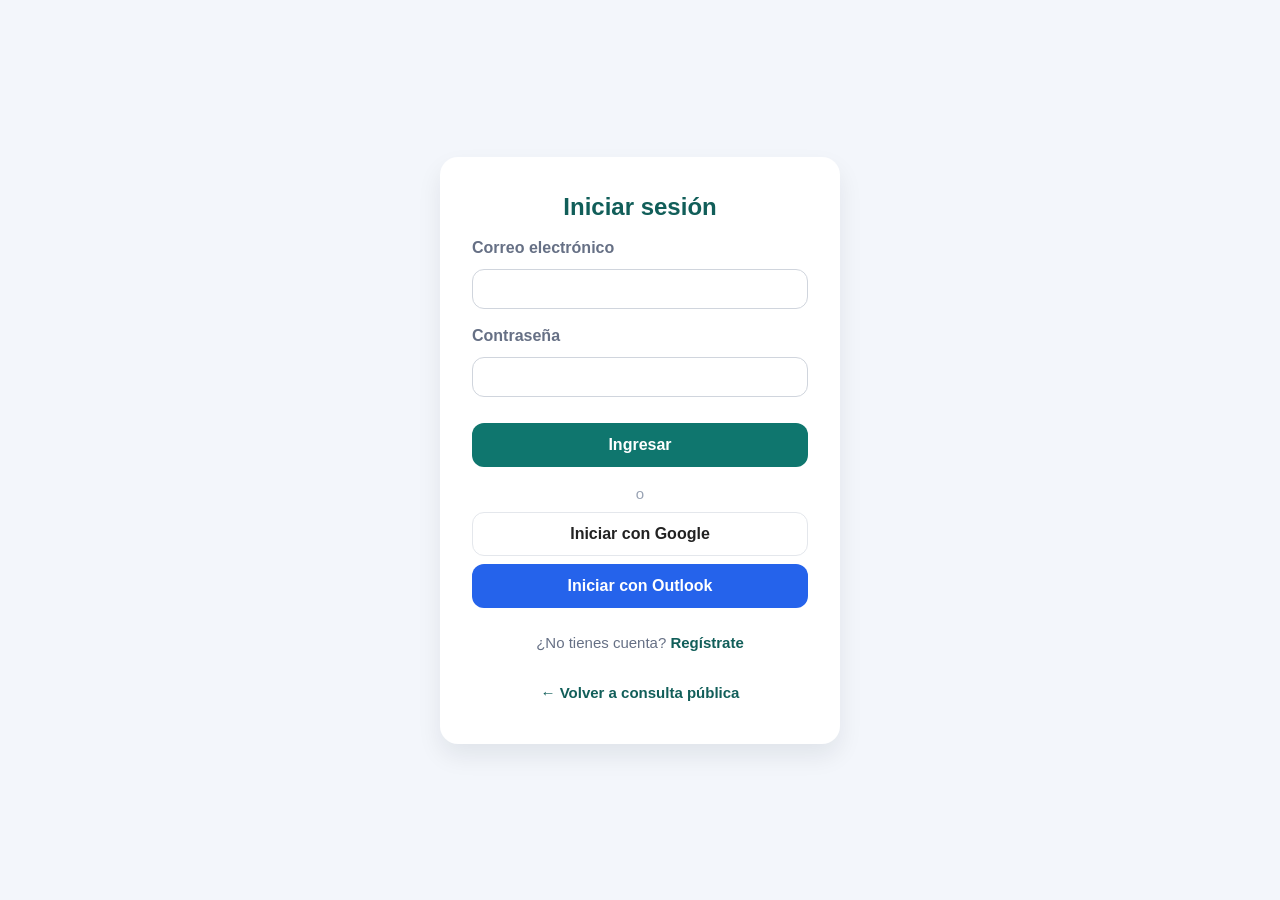
==== web/privado/index.html @ 4abc7e47 "Actualizo BASE DE DATOS 27.04.2026" ====
<!doctype html>
<html lang="es">
<head>
  <meta charset="UTF-8" />
  <meta name="viewport" content="width=device-width, initial-scale=1.0" />
  <title>Empleos SERVIR - Versión Privada</title>
  <link rel="stylesheet" href="../styles.css" />
  <link rel="stylesheet" href="styles.css" />
  <link rel="stylesheet" href="star.css" />
</head>
<body>
  <header class="hero">
    <div class="hero-inner hero-flex">
      <div>
        <h1 class="hero-title-flex">
          Ofertas Laborales CAS
          <span id="userInfo" class="user-info-flex" style="display:none;">
            <button id="userMenuBtn" class="user-icon-btn" title="Menú usuario">
              <img src="../img/user_on.png" alt="Usuario" class="user-avatar" width="32" height="32" />
            </button>
            <span id="userName" class="user-name user-name-contrast"></span>
          </span>
        </h1>
        <p>Accede a todos los filtros, sin publicidad y con alertas personalizadas.</p>
      </div>
    </div>
    <div class="user-dropdown" id="userDropdown" style="display:none;position:absolute;right:32px;top:70px;z-index:10;">
      <button id="btnActualizarDatos">Actualizar datos</button>
      <button id="btnCerrarSesion">Cerrar sesión</button>
    </div>
  </header>
  <main class="container">
    <section class="panel filters-card" id="filtersCard">
      <div class="filters-head">
        <div>
          <h2 class="section-title">Filtros avanzados</h2>
          <p class="section-subtitle">Filtra por cualquier campo y accede a todas las opciones.</p>
        </div>
        <div class="filters-head-actions">
          <span id="activeFiltersChip" class="active-filters-chip is-hidden">Filtros activos (0)</span>
        </div>
      </div>
      <div class="filters-grid">
        <div class="field col-4">
          <label for="q" style="display:flex;align-items:center;gap:6px;position:relative;">
            Puesto
            <button type="button" id="qHelpBtn" class="help-icon-btn" tabindex="0" aria-label="¿Cómo buscar?">
              <span class="help-icon">?</span>
              <span class="tooltip">Ingrese un texto de <b>mínimo 5 caracteres</b> para buscar por el <b>nombre del puesto</b>.<br>Ejemplo: "Analista", "Especialista".</span>
            </button>
          </label>
          <div class="input-wrap">
            <input id="q" class="filter-control" type="text" placeholder="Ej. Analista, Especialista, Asistente" />
          </div>
        </div>
        <div class="field col-4">
          <label for="carrera" style="display:flex;align-items:center;gap:6px;position:relative;">
            Carrera o formación
            <button type="button" id="carreraHelpBtn" class="help-icon-btn" tabindex="0" aria-label="¿Cómo buscar carrera?">
              <span class="help-icon">?</span>
              <span class="tooltip">Ingrese una carrera o formación de <b>mínimo 5 caracteres</b>.<br>Ejemplo: "Derecho", "Ingeniería".</span>
            </button>
          </label>
          <div class="input-wrap">
            <input id="carrera" class="filter-control" type="text" placeholder="Ej. Derecho, Ingeniería, Economía" />
          </div>
        </div>
        <div class="field col-4">
          <label for="especializacion" style="display:flex;align-items:center;gap:6px;position:relative;">
            Especialización
            <button type="button" id="especializacionHelpBtn" class="help-icon-btn" tabindex="0" aria-label="¿Cómo buscar especialización?">
              <span class="help-icon">?</span>
              <span class="tooltip">Ingrese una especialización de <b>mínimo 5 caracteres</b>.<br>Ejemplo: "Contrataciones", "TI".</span>
            </button>
          </label>
          <div class="input-wrap">
            <input id="especializacion" class="filter-control" type="text" placeholder="Ej. Contrataciones, TI, Gestión pública" />
          </div>
        </div>
        <div class="field col-4">
          <label for="ubicacion" style="display:flex;align-items:center;gap:6px;position:relative;">
            Ubicación
            <button type="button" id="ubicacionHelpBtn" class="help-icon-btn" tabindex="0" aria-label="¿Cómo buscar ubicación?">
              <span class="help-icon">?</span>
              <span class="tooltip">Ingrese una ciudad, provincia o región de <b>mínimo 3 caracteres</b>.<br>Ejemplo: "Lima", "Cusco", "Arequipa".</span>
            </button>
          </label>
          <div class="input-wrap">
            <input id="ubicacion" class="filter-control" type="text" placeholder="Ej. Lima, Cusco, Arequipa" />
          </div>
        </div>
        <div class="field col-4">
          <label for="entidad" style="display:flex;align-items:center;gap:6px;position:relative;">
            Entidad
            <button type="button" id="entidadHelpBtn" class="help-icon-btn" tabindex="0" aria-label="¿Cómo buscar entidad?">
              <span class="help-icon">?</span>
              <span class="tooltip">Ingrese el nombre de la entidad de <b>mínimo 3 caracteres</b>.<br>Ejemplo: "SERVIR", "MTC", "MINSA".</span>
            </button>
          </label>
          <div class="input-wrap">
            <input id="entidad" class="filter-control" type="text" placeholder="Ej. SERVIR, MTC, MINSA" />
          </div>
        </div>
        <div class="field col-4">
          <label for="situacion" style="display:flex;align-items:center;gap:6px;position:relative;">
            Situación
            <button type="button" id="situacionHelpBtn" class="help-icon-btn" tabindex="0" aria-label="¿Cómo filtrar situación?">
              <span class="help-icon">?</span>
              <span class="tooltip">Filtra por vencimiento:<br><b>Vencen pronto</b>: menos de 3 días.<br><b>Vence esta semana</b>: menos de 7 días.<br><b>Mis convocatorias</b>: solo tus postulaciones.</span>
            </button>
          </label>
          <div class="select-wrap">
            <select id="situacion" class="filter-control">
              <option value="todos" selected>Todos</option>
              <option value="vence-pronto">Vencen pronto</option>
              <option value="vence-semana">Vence esta semana</option>
              <option value="mis">Mis convocatorias</option>
            </select>
          </div>
        </div>
        <div class="field col-6">
          <label style="display:flex;align-items:center;gap:6px;position:relative;">
            Remuneración
            <button type="button" id="remHelpBtn" class="help-icon-btn" tabindex="0" aria-label="¿Cómo filtrar remuneración?">
              <span class="help-icon">?</span>
              <span class="tooltip">Solo se permiten números. El valor máximo es el monto más alto de la base de datos.</span>
            </button>
          </label>
          <div class="sueldo-group">
            <div class="select-wrap">
              <select id="remOp" class="filter-control">
                <option value="gte">Mayor o igual que</option>
                <option value="lte">Menor o igual que</option>
                <option value="eq">Igual a</option>
              </select>
            </div>
            <div class="input-wrap">
              <input id="remVal" class="filter-control" type="number" placeholder="Monto en soles" />
            </div>
          </div>
        </div>
        <div class="field col-6 field-actions">
          <label>&nbsp;</label>
          <div class="actions">
            <button id="btnBuscar" type="button">Buscar</button>
            <button id="btnLimpiar" type="button" class="ghost">Limpiar</button>
          </div>
        </div>
      </div>
    </section>
    <section class="panel results-panel" id="resultsPanel">
      <div class="results-head">
        <div>
          <h2 class="section-title">Resultados</h2>
          <p class="section-subtitle">Consulta las convocatorias encontradas y abre el detalle de cada una.</p>
        </div>
        <div class="results-meta">
          <span id="totalResultados">0 registros</span>
          <span id="resultsRange">Sin resultados</span>
        </div>
      </div>
      <div class="table-wrap">
        <table>
          <thead>
            <tr>
              <th>#</th>
              <th class="sortable" data-sort="puesto">Puesto <span class="sort-ind"></span></th>
              <th class="sortable" data-sort="entidad">Entidad <span class="sort-ind"></span></th>
              <th class="sortable" data-sort="ubicacion">Ubicación <span class="sort-ind"></span></th>
              <th class="sortable" data-sort="remuneracion">Remuneración <span class="sort-ind"></span></th>
              <th class="sortable" data-sort="fecha_fin">Fecha Máxima de postulación <span class="sort-ind"></span></th>
              <th>Etiquetas</th>
              <th>Acción</th>
            </tr>
          </thead>
          <tbody id="tbody"></tbody>
        </table>
      </div>
      <div id="cardsResults" class="cards-results"></div>
      <div class="pager">
        <button id="prev" type="button" class="ghost">Anterior</button>
        <span id="pageInfo">Página 1 de 1</span>
        <button id="next" type="button" class="ghost">Siguiente</button>
      </div>
    </section>
  </main>
  <script src="misconv.js"></script>
  <script src="app.js"></script>
  <!-- Modal de detalle de convocatoria (igual que público) -->
    <dialog id="detalleDialog">
      <article>
        <header>
          <div class="dialog-title-wrap">
            <span class="dialog-eyebrow">Detalle de convocatoria</span>
            <h3 id="dPuesto">Detalle</h3>
          </div>
          <button id="cerrarDetalle" type="button">Cerrar</button>
        </header>
        <div id="detalleBody"></div>
      </article>
    </dialog>
  <!-- Fin modal detalle -->
</body>
</html>
---- web/styles.css ----
/* Enlace destacado para acciones importantes */
/* Enlace destacado con máximo contraste */
.link-accent {
  color: #fff !important;
  background: #facc15;
  font-weight: 900;
  padding: 2px 10px;
  border-radius: 8px;
  text-decoration: none;
  box-shadow: 0 2px 8px 0 rgba(0,0,0,0.10);
  transition: background 0.18s, color 0.18s;
  letter-spacing: 0.01em;
  font-size: 1.08em;
}
.link-accent:hover, .link-accent:focus {
  background: #eab308;
  color: #fff;
  outline: 2px solid #fff200;
  text-decoration: underline;
}
/* Error visual para inputs */
.input-error {
  color: #b42318;
  font-size: 13px;
  margin-top: 2px;
  margin-left: 2px;
  font-weight: 600;
  display: block;
}
.input-error-border {
  border-color: #b42318 !important;
  box-shadow: 0 0 0 2px #fee2e2 !important;
}
.user-avatar {
  border-radius: 50%;
  background: #fff;
  border: 2px solid #2563eb;
  object-fit: cover;
  width: 32px;
  height: 32px;
  box-shadow: 0 1px 4px rgba(18,32,51,0.10);
}
.user-name-contrast {
  color: #fff !important;
  font-weight: 600;
  text-shadow: 0 1px 4px rgba(18,32,51,0.18);
  margin-left: 6px;
  font-size: 1.08rem;
}

/* --- Hero login icon alignment --- */
.hero-title-flex {
  display: flex;
  align-items: center;
  gap: 16px;
}
.user-icon-btn.hero-login-btn {
  background: #e8f0fe;
  color: #2563eb;
  border: none;
  border-radius: 50%;
  width: 44px;
  height: 44px;
  font-size: 1.3rem;
  cursor: pointer;
  display: flex;
  align-items: center;
  justify-content: center;
  box-shadow: 0 1px 4px rgba(18,32,51,0.08);
  transition: background 0.2s;
  margin-left: 8px;
}
.user-icon-btn.hero-login-btn:hover {
  background: #dbeafe;
}
@media (max-width: 600px) {
  .hero-title-flex {
    font-size: 1.2rem;
    gap: 8px;
  }
  .user-icon-btn.hero-login-btn {
    width: 32px;
    height: 32px;
    font-size: 1rem;
  }
}

/* --- Hero privado: usuario y nombre --- */
.hero-title-flex {
  display: flex;
  align-items: center;
  gap: 18px;
}
.user-info-flex {
  display: flex;
  align-items: center;
  gap: 8px;
  margin-left: 18px;
}
.user-icon-btn {
  background: #e8f0fe;
  color: #2563eb;
  border: none;
  border-radius: 50%;
  width: 40px;
  height: 40px;
  font-size: 1.2rem;
  cursor: pointer;
  display: flex;
  align-items: center;
  justify-content: center;
  box-shadow: 0 1px 4px rgba(18,32,51,0.08);
  transition: background 0.2s;
}
.user-icon-btn:hover {
  background: #dbeafe;
}
.user-name {
  font-weight: 600;
  color: #2563eb;
  font-size: 1.05rem;
}
.user-dropdown {
  background: #fff;
  color: #222;
  border-radius: var(--radius-sm);
  box-shadow: var(--shadow-md);
  min-width: 160px;
  z-index: 10;
  display: flex;
  flex-direction: column;
  padding: 8px 0;
}
.user-dropdown button {
  background: none;
  border: none;
  padding: 10px 18px;
  text-align: left;
  font-size: 1rem;
  color: #222;
  cursor: pointer;
  transition: background 0.2s;
}
.user-dropdown button:hover {
  background: #f3f6fb;
}
/* --- Modal --- */
.modal {
  position: fixed;
  top: 0; left: 0; right: 0; bottom: 0;
  background: rgba(18,32,51,0.25);
  display: flex;
  align-items: center;
  justify-content: center;
  z-index: 1000;
}
.modal-content {
  background: #fff;
  border-radius: var(--radius);
  box-shadow: var(--shadow-md);
  padding: 32px 28px 24px 28px;
  max-width: 350px;
  width: 100%;
  text-align: center;
  display: flex;
  flex-direction: column;
  align-items: center;
}
.modal-content h3 {
  margin-top: 0;
  color: var(--accent-2);
}
.modal-content p {
  color: var(--muted);
  margin-bottom: 18px;
}
/* --- Auth (login/registro) --- */
.auth-container {
  min-height: 100vh;
  display: flex;
  align-items: center;
  justify-content: center;
  background: var(--bg);
}
.auth-card {
  background: var(--panel);
  border-radius: var(--radius);
  box-shadow: var(--shadow-md);
  padding: 36px 32px 28px 32px;
  max-width: 400px;
  width: 100%;
  display: flex;
  flex-direction: column;
  align-items: stretch;
}
.auth-card h2 {
  margin-top: 0;
  margin-bottom: 18px;
  text-align: center;
  color: var(--accent-2);
}
.auth-form {
  display: flex;
  flex-direction: column;
  gap: 10px;
}
.auth-form label {
  font-weight: 600;
  color: var(--muted);
  margin-bottom: 2px;
}
.auth-form input {
  padding: 10px 12px;
  border: 1px solid var(--line-2);
  border-radius: var(--radius-sm);
  font-size: 1rem;
  margin-bottom: 8px;
}
.btn-primary {
  background: var(--accent);
  color: #fff;
  border: none;
  border-radius: var(--radius-sm);
  padding: 10px 0;
  font-size: 1rem;
  font-weight: 700;
  cursor: pointer;
  margin-top: 8px;
  transition: background 0.2s;
}
.btn-primary:hover {
  background: var(--accent-2);
}
.auth-divider {
  text-align: center;
  color: var(--muted-2);
  margin: 18px 0 10px 0;
  font-size: 15px;
}
.btn-google, .btn-outlook {
  width: 100%;
  padding: 10px 0;
  border: none;
  border-radius: var(--radius-sm);
  font-size: 1rem;
  font-weight: 600;
  margin-bottom: 8px;
  cursor: pointer;
  transition: background 0.2s;
}
.btn-google {
  background: #fff;
  color: #222;
  border: 1px solid #e4e7ec;
}
.btn-google:hover {
  background: #f3f6fb;
}
.btn-outlook {
  background: #2563eb;
  color: #fff;
}
.btn-outlook:hover {
  background: #1e40af;
}
.auth-link {
  text-align: center;
  margin-top: 18px;
  color: var(--muted);
  font-size: 15px;
}
.auth-link a {
  color: var(--accent-2);
  text-decoration: none;
  font-weight: 600;
}
.auth-link a:hover {
  text-decoration: underline;
}
/* Asegura ocultamiento robusto de filtros en móvil */
@media (max-width: 768px) {
  .field.hide-mobile,
  .field.hide-mobile * {
    display: none !important;
  }
}
/* Responsive helpers */
.hide-mobile {
  display: block;
}
.hide-desktop {
  display: none !important;
}
@media (max-width: 768px) {
  .hide-mobile {
    display: none !important;
  }
  .hide-desktop {
    display: block !important;
  }
  /* Ordenamiento solo móvil */
  .order-control-mobile {
    margin-top: 8px;
    margin-bottom: 0;
  }
  .filters-grid {
    grid-template-columns: repeat(12, 1fr);
  }
}
:root {
  --bg: #f3f6fb;
  --panel: #ffffff;
  --panel-soft: #f8fafc;
  --ink: #122033;
  --muted: #667085;
  --muted-2: #98a2b3;
  --accent: #0f766e;
  --accent-2: #115e59;
  --accent-3: #0b5d57;
  --line: #e4e7ec;
  --line-2: #d0d5dd;
  --shadow-sm: 0 1px 2px rgba(16, 24, 40, 0.04);
  --shadow-md: 0 12px 24px rgba(16, 24, 40, 0.08);
  --radius: 18px;
  --radius-sm: 12px;
}

* {
  box-sizing: border-box;
}

html {
  scroll-behavior: smooth;
}

body {
  margin: 0;
  font-family: Inter, "Segoe UI", Tahoma, sans-serif;
  background:
    radial-gradient(circle at top right, rgba(15, 118, 110, 0.08), transparent 26%),
    linear-gradient(180deg, #eef4f8 0%, var(--bg) 20%, var(--bg) 100%);
  color: var(--ink);
}

body.is-loading {
  cursor: progress;
}

.hero {
  padding: 32px 20px 28px;
  background: linear-gradient(135deg, #123c69 0%, #0f766e 100%);
  color: #fff;
  box-shadow: var(--shadow-sm);
}

.hero-inner {
  max-width: 1200px;
  margin: 0 auto;
}

.hero-eyebrow {
  display: inline-flex;
  align-items: center;
  gap: 8px;
  padding: 6px 10px;
  border-radius: 999px;
  background: rgba(255, 255, 255, 0.14);
  color: rgba(255, 255, 255, 0.95);
  font-size: 12px;
  font-weight: 700;
  letter-spacing: 0.04em;
  text-transform: uppercase;
}

.hero h1 {
  margin: 14px 0 8px;
  font-size: clamp(28px, 4vw, 42px);
  line-height: 1.05;
  letter-spacing: -0.03em;
}

.hero p {
  margin: 0;
  max-width: 760px;
  font-size: 15px;
  line-height: 1.55;
  color: rgba(255, 255, 255, 0.9);
}

.container {
  max-width: 1200px;
  margin: 20px auto 28px;
  padding: 0 14px 20px;
  display: grid;
  gap: 16px;
}

.panel {
  background: var(--panel);
  border: 1px solid rgba(255, 255, 255, 0.6);
  border-radius: var(--radius);
  padding: 18px;
  box-shadow: var(--shadow-md);
}

.section-title {
  margin: 0;
  font-size: 24px;
  letter-spacing: -0.02em;
}

.section-subtitle {
  margin: 6px 0 0;
  color: var(--muted);
  font-size: 14px;
}

.stats-grid {
  display: grid;
  grid-template-columns: repeat(4, minmax(160px, 1fr));
  gap: 14px;
}

.stat-card {
  background: linear-gradient(180deg, #ffffff 0%, #fbfcfd 100%);
  border: 1px solid var(--line);
  border-radius: 16px;
  padding: 16px;
  min-height: 96px;
  display: flex;
  flex-direction: column;
  justify-content: space-between;
}

.stat-label {
  color: var(--muted);
  font-size: 13px;
  font-weight: 600;
}

.stat-value {
  font-size: clamp(22px, 3vw, 30px);
  font-weight: 800;
  letter-spacing: -0.03em;
}

.filters-head {
  display: flex;
  justify-content: space-between;
  align-items: flex-start;
  gap: 12px;
  margin-bottom: 14px;
}

.filters-head-actions {
  display: flex;
  align-items: center;
  gap: 10px;
  flex-wrap: wrap;
}

.active-filters-chip {
  display: inline-flex;
  align-items: center;
  min-height: 34px;
  padding: 0 12px;
  border-radius: 999px;
  background: rgba(15, 118, 110, 0.08);
  color: var(--accent-3);
  border: 1px solid rgba(15, 118, 110, 0.16);
  font-size: 12px;
  font-weight: 800;
}

.is-hidden {
  display: none !important;
}

.filters-toggle {
  display: none;
}

.filters-grid {
  display: grid;
  grid-template-columns: repeat(12, minmax(0, 1fr));
  gap: 12px;
}

.field {
  display: flex;
  flex-direction: column;
  gap: 7px;
}

.field.col-4 {
  grid-column: span 4;
}

.field.col-6 {
  grid-column: span 6;
}

.field label {
  font-size: 13px;
  font-weight: 700;
  color: var(--muted);
}

.input-wrap,
.select-wrap {
  position: relative;
}

input[type="text"],
input[type="number"],
select {
  width: 100%;
  min-height: 48px;
  padding: 12px 14px;
  border: 1px solid var(--line);
  border-radius: 12px;
  background: #fff;
  color: var(--ink);
  font: inherit;
  outline: none;
  transition: border-color 0.2s ease, box-shadow 0.2s ease, background 0.2s ease;
}

input::placeholder {
  color: var(--muted-2);
}

input:focus,
select:focus {
  border-color: rgba(15, 118, 110, 0.65);
  box-shadow: 0 0 0 4px rgba(15, 118, 110, 0.12);
}

.sueldo-group {
  display: grid;
  grid-template-columns: 180px 1fr;
  gap: 10px;
}

.field-actions .actions {
  height: 48px;
}


.actions {
  display: flex;
  flex-direction: row;
  gap: 10px;
  flex-wrap: nowrap;
}

.field-actions {
  display: flex;
  flex-direction: column;
  justify-content: flex-end;
}

@media (max-width: 600px) {
  .field-actions {
    grid-column: span 12;
    margin-top: 10px;
  }
  .actions {
    flex-direction: row;
    gap: 10px;
    width: 100%;
    justify-content: flex-start;
  }
  .actions button {
    min-width: 120px;
  }
}

button {
  border: 0;
  border-radius: 12px;
  min-height: 44px;
  padding: 0 16px;
  cursor: pointer;
  background: var(--accent);
  color: #fff;
  font: inherit;
  font-weight: 700;
  display: inline-flex;
  align-items: center;
  justify-content: center;
  gap: 8px;
  transition: transform 0.08s ease, background 0.2s ease, box-shadow 0.2s ease;
}

button:hover {
  background: var(--accent-2);
}

button:active {
  transform: translateY(1px);
}

button:disabled {
  opacity: 0.65;
  cursor: not-allowed;
}

button.ghost {
  background: #fff;
  color: var(--ink);
  border: 1px solid var(--line);
}

button.ghost:hover {
  background: #f8fafc;
}

.results-head {
  display: flex;
  justify-content: space-between;
  align-items: flex-start;
  gap: 14px;
  margin-bottom: 12px;
}

.results-meta {
  text-align: right;
}

#totalResultados {
  display: block;
  font-size: 15px;
  font-weight: 800;
  color: var(--ink);
}

#resultsRange {
  display: block;
  margin-top: 4px;
  color: var(--muted);
  font-size: 13px;
}

.table-wrap {
  overflow: auto;
  border: 1px solid var(--line);
  border-radius: 16px;
}

table {
  border-collapse: collapse;
  width: 100%;
  min-width: 1180px;
  background: #fff;
}

th,
td {
  text-align: left;
  padding: 14px 12px;
  border-bottom: 1px solid var(--line);
  vertical-align: top;
  font-size: 14px;
}

th {
  background: #f8fafc;
  color: var(--muted);
  font-size: 13px;
  font-weight: 800;
  text-transform: uppercase;
  letter-spacing: 0.02em;
}

tbody tr:hover {
  background: #f9fbfc;
}

th.sortable {
  cursor: pointer;
  user-select: none;
}

th.sortable:hover {
  background: #eff6f7;
}

.sort-ind {
  color: var(--accent);
  font-size: 11px;
  margin-left: 6px;
}

.cell-index {
  width: 56px;
  color: var(--muted);
  font-weight: 800;
}

.cell-puesto {
  font-weight: 700;
  min-width: 220px;
}

.status {
  display: inline-flex;
  align-items: center;
  justify-content: center;
  min-height: 28px;
  padding: 4px 10px;
  border-radius: 999px;
  font-size: 12px;
  font-weight: 800;
  white-space: nowrap;
}

.status-ok {
  background: #dcfce7;
  color: #166534;
  border: 1px solid #bbf7d0;
}

.status-warn {
  background: #fef3c7;
  color: #92400e;
  border: 1px solid #fde68a;
}

.table-tags,
.card-tags-row,
.detail-tags-bar {
  display: flex;
  flex-wrap: wrap;
  gap: 8px;
  align-items: center;
}

.table-tags {
  min-width: 160px;
}

.tag {
  display: inline-flex;
  align-items: center;
  justify-content: center;
  min-height: 28px;
  padding: 4px 10px;
  border-radius: 999px;
  font-size: 12px;
  font-weight: 800;
  white-space: nowrap;
  border: 1px solid transparent;
}

.tag-danger {
  background: #fee2e2;
  color: #b42318;
  border-color: #fecaca;
}

.tag-warn {
  background: #fef3c7;
  color: #b54708;
  border-color: #fde68a;
}

.tag-info {
  background: #e0f2fe;
  color: #175cd3;
  border-color: #bae6fd;
}

.tag-empty {
  background: #f2f4f7;
  color: var(--muted);
  border-color: #eaecf0;
}

.btn-detail {
  min-height: 38px;
  padding: 0 14px;
}

.pager {
  display: flex;
  justify-content: center;
  align-items: center;
  gap: 10px;
  margin-top: 16px;
  flex-wrap: wrap;
}

#pageInfo {
  color: var(--muted);
  font-weight: 700;
}

.cards-results {
  display: none;
  margin-top: 14px;
  gap: 12px;
}

.result-card {
  background: #fff;
  border: 1px solid var(--line);
  border-radius: 16px;
  padding: 14px;
  box-shadow: var(--shadow-sm);
}

.result-card-top {
  display: flex;
  justify-content: space-between;
  align-items: center;
  gap: 10px;
  margin-bottom: 12px;
}

.result-index {
  display: inline-flex;
  align-items: center;
  min-height: 28px;
  padding: 0 10px;
  border-radius: 999px;
  background: #f2f4f7;
  color: var(--muted);
  font-size: 12px;
  font-weight: 800;
}

.result-title {
  margin: 0 0 6px;
  font-size: 17px;
  line-height: 1.25;
}

.result-entity {
  margin: 0 0 14px;
  color: var(--muted);
  font-size: 14px;
  line-height: 1.45;
}

.card-meta-grid {
  display: grid;
  grid-template-columns: repeat(2, minmax(0, 1fr));
  gap: 12px;
  margin-bottom: 14px;
}

.meta-label {
  display: block;
  margin-bottom: 4px;
  color: var(--muted);
  font-size: 12px;
  font-weight: 700;
  text-transform: uppercase;
}

.btn-detail.full {
  width: 100%;
  margin-top: 12px;
}

dialog {
  border: 0;
  padding: 0;
  border-radius: 24px;
  width: min(1120px, calc(100vw - 24px));
  max-height: min(90vh, 940px);
  background: transparent;
  overflow: hidden;
  box-shadow: 0 30px 80px rgba(15, 23, 42, 0.28);
}

dialog::backdrop {
  background: rgba(2, 6, 23, 0.45);
  backdrop-filter: blur(3px);
}

dialog article {
  background: var(--panel);
  display: flex;
  flex-direction: column;
  max-height: 90vh;
}

dialog article > header {
  display: flex;
  align-items: flex-start;
  justify-content: space-between;
  gap: 16px;
  padding: 22px 22px 18px;
  background: linear-gradient(135deg, #123c69 0%, #0f766e 100%);
  color: #fff;
}

.dialog-title-wrap {
  min-width: 0;
}

.dialog-eyebrow {
  display: inline-block;
  margin-bottom: 8px;
  font-size: 12px;
  font-weight: 800;
  letter-spacing: 0.06em;
  text-transform: uppercase;
  color: rgba(255, 255, 255, 0.82);
}

dialog article > header h3 {
  margin: 0;
  font-size: clamp(24px, 4vw, 34px);
  line-height: 1.05;
  letter-spacing: -0.03em;
  word-break: break-word;
}

#cerrarDetalle {
  flex-shrink: 0;
  background: rgba(255, 255, 255, 0.14);
  border: 1px solid rgba(255, 255, 255, 0.24);
  color: #fff;
}

#cerrarDetalle:hover {
  background: rgba(255, 255, 255, 0.22);
}

#detalleBody {
  padding: 20px 22px 24px;
  overflow: auto;
  background:
    linear-gradient(180deg, #f8fbfc 0%, #ffffff 35%);
}

.detail-summary-grid {
  display: grid;
  grid-template-columns: repeat(4, minmax(0, 1fr));
  gap: 14px;
  margin-bottom: 16px;
}

.mini-stat {
  background: linear-gradient(180deg, #ffffff 0%, #f8fafc 100%);
  border: 1px solid var(--line);
  border-radius: 16px;
  padding: 16px;
  min-height: 92px;
  display: flex;
  flex-direction: column;
  justify-content: space-between;
}

.mini-stat span {
  color: var(--muted);
  font-size: 13px;
  font-weight: 700;
}

.mini-stat strong {
  margin-top: 8px;
  font-size: 22px;
  line-height: 1.2;
  color: var(--ink);
  word-break: break-word;
}

.detail-tags-bar {
  margin-bottom: 18px;
}

.detail-layout {
  display: grid;
  grid-template-columns: minmax(0, 1fr) minmax(0, 1fr);
  gap: 16px;
}

.detail-column {
  min-width: 0;
}

.detail-section-card {
  background: #fff;
  border: 1px solid var(--line);
  border-radius: 18px;
  padding: 16px;
}

.detail-section-head {
  margin-bottom: 12px;
}

.detail-section-head h4 {
  margin: 0;
  font-size: 14px;
  font-weight: 800;
  color: var(--accent-3);
  text-transform: uppercase;
  letter-spacing: 0.04em;
}

.detail-grid {
  display: grid;
  grid-template-columns: repeat(2, minmax(0, 1fr));
  gap: 14px;
  align-items: start;
}

.detail-item {
  background: #fff;
  border: 1px solid var(--line);
  border-radius: 16px;
  padding: 16px;
  min-height: 110px;
  display: flex;
  flex-direction: column;
  gap: 8px;
}

.detail-item-full {
  grid-column: 1 / -1;
  min-height: 120px;
}

.detail-label {
  color: var(--muted);
  font-size: 12px;
  font-weight: 800;
  text-transform: uppercase;
  letter-spacing: 0.03em;
}

.detail-value {
  font-size: 15px;
  line-height: 1.55;
  color: var(--ink);
  white-space: pre-wrap;
  word-break: break-word;
}

.detail-value a {
  color: var(--accent);
  font-weight: 700;
  text-decoration: none;
  word-break: break-all;
}

.detail-value a:hover {
  text-decoration: underline;
}

.detail-accordion {
  display: none;
}

.detail-accordion details {
  border: 1px solid var(--line);
  border-radius: 14px;
  background: #fff;
  overflow: hidden;
  margin-top: 12px;
}

.detail-accordion summary {
  list-style: none;
  cursor: pointer;
  padding: 14px 16px;
  font-size: 14px;
  font-weight: 800;
  color: var(--accent-3);
  display: flex;
  align-items: center;
  justify-content: space-between;
}

.detail-accordion summary::-webkit-details-marker {
  display: none;
}

.detail-accordion summary::after {
  content: "+";
  font-size: 18px;
  line-height: 1;
  color: var(--muted);
}

.detail-accordion details[open] summary::after {
  content: "–";
}

.detail-accordion-body {
  padding: 0 14px 14px;
  display: grid;
  gap: 12px;
}

.empty-state {
  display: flex;
  align-items: flex-start;
  gap: 14px;
  padding: 18px;
  border: 1px dashed var(--line-2);
  border-radius: 16px;
  background: #fcfcfd;
}

.empty-state-icon {
  width: 38px;
  height: 38px;
  border-radius: 12px;
  display: grid;
  place-items: center;
  background: #f2f4f7;
  color: var(--muted);
  font-weight: 800;
  flex-shrink: 0;
}

.empty-state strong {
  display: block;
  margin-bottom: 4px;
}

.empty-state p {
  margin: 0;
  color: var(--muted);
  line-height: 1.5;
}

.skeleton {
  display: inline-block;
  position: relative;
  overflow: hidden;
  background: #eaecf0;
  border-radius: 10px;
  vertical-align: middle;
}

.skeleton::after {
  content: "";
  position: absolute;
  inset: 0;
  transform: translateX(-100%);
  background: linear-gradient(
    90deg,
    rgba(255, 255, 255, 0) 0%,
    rgba(255, 255, 255, 0.55) 50%,
    rgba(255, 255, 255, 0) 100%
  );
  animation: shimmer 1.3s infinite;
}

.skeleton-text {
  height: 14px;
  border-radius: 999px;
}

.skeleton-pill {
  width: 86px;
  height: 28px;
  border-radius: 999px;
}

.skeleton-pill.small {
  width: 64px;
}

.skeleton-button {
  width: 100px;
  height: 38px;
  border-radius: 12px;
}

.w-24 { width: 24px; }
.w-80 { width: 80px; }
.w-90 { width: 90%; }
.w-120 { width: 120px; }
.w-180 { width: 180px; }
.w-320 { width: 320px; }

@keyframes shimmer {
  100% {
    transform: translateX(100%);
  }
}

.btn-spinner {
  width: 14px;
  height: 14px;
  border: 2px solid rgba(255,255,255,0.35);
  border-top-color: #fff;
  border-radius: 50%;
  animation: spin .8s linear infinite;
}

@keyframes spin {
  to {
    transform: rotate(360deg);
  }
}

@media (max-width: 1080px) {
  .stats-grid {
    grid-template-columns: repeat(2, minmax(160px, 1fr));
  }

  .field.col-4,
  .field.col-6 {
    grid-column: span 6;
  }

  .detail-summary-grid {
    grid-template-columns: repeat(2, minmax(0, 1fr));
  }

  .detail-layout {
    grid-template-columns: 1fr;
  }
}

@media (max-width: 768px) {
  .hero {
    padding: 24px 16px;
  }

  .container {
    padding: 0 10px 20px;
  }

  .panel {
    padding: 14px;
    border-radius: 16px;
  }

  .stats-grid {
    grid-template-columns: repeat(2, minmax(0, 1fr));
  }

  .filters-head {
    align-items: center;
    flex-wrap: wrap;
  }

  .filters-toggle {
    display: inline-flex;
  }

  .filters-card.filters-collapsed .filters-grid {
    display: none;
  }

  .field.col-4,
  .field.col-6 {
    grid-column: span 12;
  }

  .sueldo-group {
    grid-template-columns: 1fr;
  }

  .results-head {
    flex-direction: column;
    align-items: flex-start;
  }

  .results-meta {
    text-align: left;
  }

  .table-wrap {
    display: none;
  }

  .cards-results {
    display: grid;
  }

  .card-meta-grid {
    grid-template-columns: 1fr;
  }

  dialog {
    width: min(100vw - 10px, 1000px);
    border-radius: 18px;
  }

  dialog article > header {
    padding: 18px 16px 16px;
  }

  #detalleBody {
    padding: 16px;
  }

  .detail-summary-grid {
    grid-template-columns: repeat(2, minmax(0, 1fr));
  }

  .detail-layout {
    display: none;
  }

  .detail-accordion {
    display: block;
  }

  .detail-grid {
    grid-template-columns: 1fr;
  }

  .detail-item,
  .detail-item-full {
    grid-column: auto;
    min-height: auto;
  }

  .mini-stat {
    min-height: auto;
  }

  .mini-stat strong {
    font-size: 18px;
  }
}

@media (max-width: 480px) {
  .hero h1 {
    font-size: 28px;
  }

  .section-title {
    font-size: 22px;
  }

  button,
  input,
  select {
    font-size: 16px;
  }

  .stats-grid,
  .detail-summary-grid {
    grid-template-columns: 1fr 1fr;
  }

  dialog article > header h3 {
    font-size: 24px;
  }

  .filters-head-actions {
    width: 100%;
    justify-content: space-between;
  }
}

.help-icon-btn {
  background: none;
  border: none;
  padding: 0 2px;
  margin-left: 2px;
  cursor: pointer;
  display: inline-flex;
  align-items: center;
  justify-content: center;
  border-radius: 50%;
  width: 22px;
  height: 22px;
  font-size: 1rem;
  color: #2563eb;
  transition: background 0.2s;
  position: relative;
  z-index: 10;
}
.help-icon-btn:focus, .help-icon-btn:hover {
  background: #e0e7ff;
  outline: none;
}
.help-icon {
  font-weight: bold;
  font-size: 1.1em;
  display: inline-block;
  width: 18px;
  height: 18px;
  text-align: center;
  line-height: 18px;
}
.tooltip {
  visibility: hidden;
  opacity: 0;
  background: #222;
  color: #fff;
  text-align: left;
  border-radius: 6px;
  padding: 8px 12px;
  position: absolute;
  z-index: 100;
  left: 110%;
  top: 50%;
  transform: translateY(-50%);
  font-size: 0.98rem;
  min-width: 210px;
  max-width: 320px;
  box-shadow: 0 2px 12px rgba(18,32,51,0.18);
  transition: opacity 0.18s;
  pointer-events: none;
}
.help-icon-btn:hover .tooltip,
.help-icon-btn:focus .tooltip {
  visibility: visible;
  opacity: 1;
  pointer-events: auto;
}

.highlight {
  background: #ffe066;
  color: #1a202c;
  padding: 1px 4px;
  border-radius: 4px;
  font-weight: 700;
  box-shadow: 0 1px 4px rgba(251,191,36,0.13);
  display: inline;
}
---- web/privado/styles.css ----
/* Tooltips y ayuda */
.help-icon-btn {
  background: none;
  border: none;
  color: #0f766e;
  font-size: 1.1em;
  cursor: pointer;
  position: relative;
  padding: 0 4px;
  display: inline-flex;
  align-items: center;
}
.help-icon {
  display: inline-block;
  width: 20px;
  height: 20px;
  border-radius: 50%;
  background: #facc15;
  color: #fff;
  font-weight: 900;
  text-align: center;
  line-height: 20px;
  font-size: 15px;
  box-shadow: 0 1px 4px rgba(18,32,51,0.10);
}
.tooltip {
  display: none;
  position: absolute;
  left: 28px;
  top: 50%;
  transform: translateY(-50%);
  background: #122033;
  color: #fff;
  font-size: 13px;
  padding: 10px 14px;
  border-radius: 8px;
  box-shadow: 0 2px 8px 0 rgba(0,0,0,0.13);
  z-index: 20;
  min-width: 220px;
  max-width: 320px;
  white-space: normal;
  font-weight: 500;
}
.help-icon-btn:focus .tooltip,
.help-icon-btn:hover .tooltip {
  display: block;
}

/* Error visual para inputs */
.input-error {
  color: #b42318;
  font-size: 13px;
  margin-top: 2px;
  margin-left: 2px;
  font-weight: 600;
  display: block;
}
.input-error-border {
  border-color: #b42318 !important;
  box-shadow: 0 0 0 2px #fee2e2 !important;
}

/* Chip de filtros activos */
.active-filters-chip {
  display: inline-flex;
  align-items: center;
  min-height: 34px;
  padding: 0 12px;
  border-radius: 999px;
  background: rgba(15, 118, 110, 0.08);
  color: #0f766e;
  border: 1px solid rgba(15, 118, 110, 0.16);
  font-size: 12px;
  font-weight: 800;
}
.is-hidden {
  display: none !important;
}
/* Estilos adicionales para la versión privada */

body {
  background: #f8fafc;
}

/* Puedes agregar sobreescrituras o estilos exclusivos aquí */
---- web/privado/star.css ----
/* Estrella priorizada (amarilla) y no priorizada (blanca) */
.star-btn {
  background: none;
  border: none;
  cursor: pointer;
  padding: 0 4px;
  vertical-align: middle;
  outline: none;
}
.star-icon {
  width: 22px;
  height: 22px;
  display: inline-block;
  stroke: #222;
  stroke-width: 2px;
  fill: #fff;
  transition: fill 0.18s;
}
.star-icon.priorizada {
  fill: #facc15;
  stroke: #222;
}
.modal-misconv {
  position: fixed;
  left: 0; top: 0; right: 0; bottom: 0;
  background: rgba(18,32,51,0.18);
  z-index: 1000;
  display: flex;
  align-items: center;
  justify-content: center;
}
.modal-misconv-content {
  background: #fff;
  border-radius: 12px;
  box-shadow: 0 4px 32px 0 rgba(18,32,51,0.18);
  padding: 32px 28px 24px 28px;
  min-width: 320px;
  max-width: 90vw;
  text-align: center;
}
.modal-misconv-content h3 {
  margin-top: 0;
  margin-bottom: 12px;
  font-size: 1.18em;
  color: #122033;
}
.modal-misconv-content p {
  margin-bottom: 18px;
  color: #374151;
}
.modal-misconv-content .modal-actions {
  display: flex;
  gap: 18px;
  justify-content: center;
}
.modal-misconv-content button {
  min-width: 90px;
  padding: 8px 0;
  border-radius: 6px;
  border: none;
  font-weight: 600;
  font-size: 1em;
  cursor: pointer;
}
.modal-misconv-content .btn-main {
  background: #facc15;
  color: #222;
}
.modal-misconv-content .btn-ghost {
  background: #f3f4f6;
  color: #374151;
}
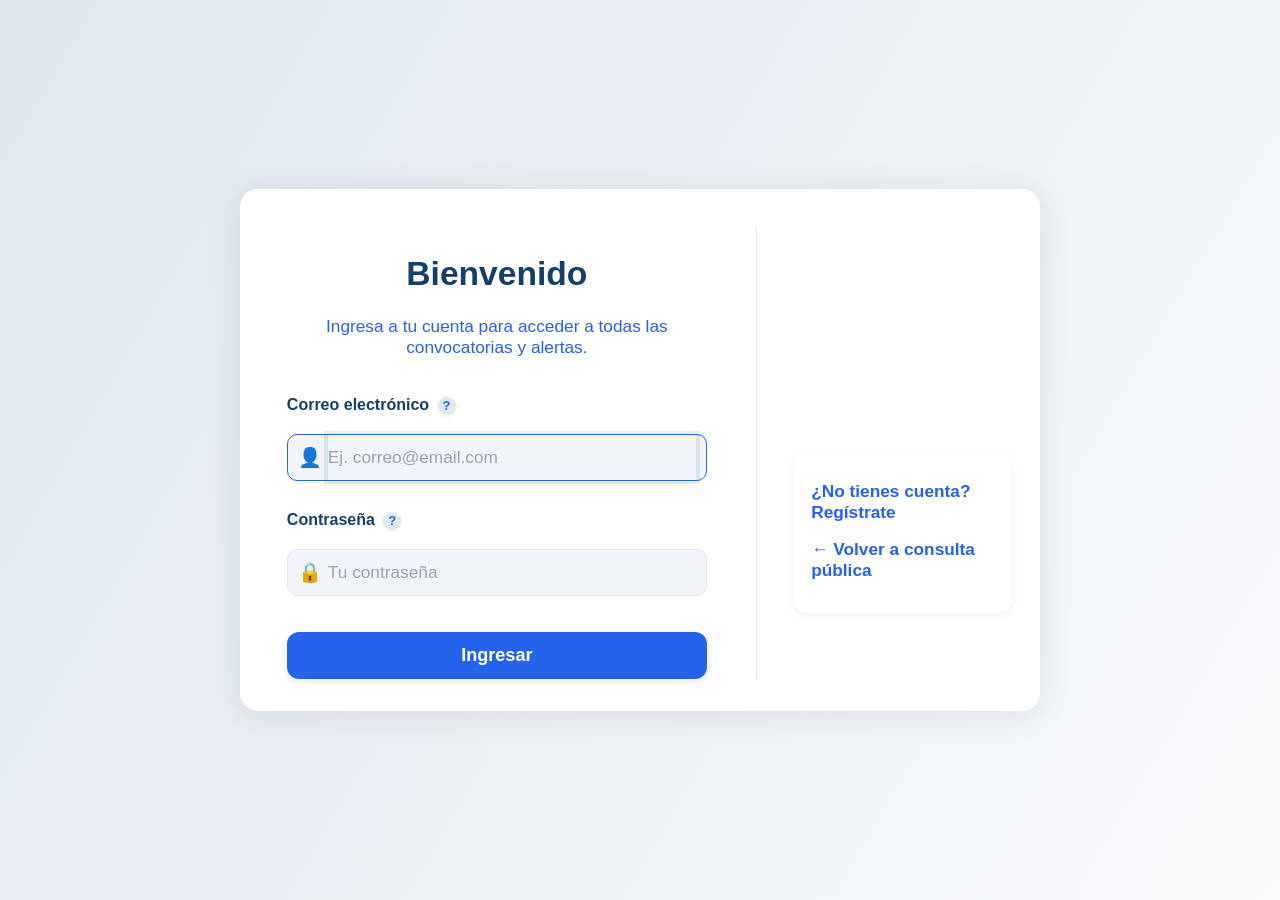
==== commit ceb21c9f: "Versión funcional de la Página Pública y Privada" ====
--- a/web/privado/index.html
+++ b/web/privado/index.html
@@ -1,32 +1,35 @@
 <!doctype html>
 <html lang="es">
 <head>
+    <link rel="icon" type="image/png" href="../img/freelance.png" />
   <meta charset="UTF-8" />
   <meta name="viewport" content="width=device-width, initial-scale=1.0" />
-  <title>Empleos SERVIR - Versión Privada</title>
+  <title>Ofertas CAS 🔒</title>
   <link rel="stylesheet" href="../styles.css" />
   <link rel="stylesheet" href="styles.css" />
   <link rel="stylesheet" href="star.css" />
 </head>
 <body>
-  <header class="hero">
+  <header class="hero" style="position:relative;">
+    <div style="max-width:1200px;margin:0 auto;padding:0 14px;position:relative;">
+      <div id="userInfo" style="display:none;position:absolute;right:14px;top:18px;z-index:10;">
+        <button id="userMenuBtn" type="button" class="chip" title="Menú usuario" style="display:inline-flex;align-items:center;gap:8px;padding:8px 12px;color:#fff;border-color:rgba(255,255,255,0.35);background:rgba(255,255,255,0.12);">
+          <span id="userName" style="font-weight:700;"></span>
+          <span aria-hidden="true">▾</span>
+        </button>
+        <div class="user-dropdown" id="userDropdown" style="display:none;position:absolute;right:0;top:44px;z-index:21;min-width:190px;">
+          <button id="btnPerfil">Perfil...</button>
+          <button id="btnCerrarSesion">Cerrar Sesión</button>
+        </div>
+      </div>
+    </div>
     <div class="hero-inner hero-flex">
       <div>
         <h1 class="hero-title-flex">
-          Ofertas Laborales CAS
-          <span id="userInfo" class="user-info-flex" style="display:none;">
-            <button id="userMenuBtn" class="user-icon-btn" title="Menú usuario">
-              <img src="../img/user_on.png" alt="Usuario" class="user-avatar" width="32" height="32" />
-            </button>
-            <span id="userName" class="user-name user-name-contrast"></span>
-          </span>
+          Ofertas Laborales CAS <span title="Privado" style="font-size:1.1em;vertical-align:middle;">🔒</span>
         </h1>
         <p>Accede a todos los filtros, sin publicidad y con alertas personalizadas.</p>
       </div>
-    </div>
-    <div class="user-dropdown" id="userDropdown" style="display:none;position:absolute;right:32px;top:70px;z-index:10;">
-      <button id="btnActualizarDatos">Actualizar datos</button>
-      <button id="btnCerrarSesion">Cerrar sesión</button>
     </div>
   </header>
   <main class="container">
@@ -44,7 +47,7 @@
         <div class="field col-4">
           <label for="q" style="display:flex;align-items:center;gap:6px;position:relative;">
             Puesto
-            <button type="button" id="qHelpBtn" class="help-icon-btn" tabindex="0" aria-label="¿Cómo buscar?">
+            <button type="button" id="qHelpBtn" class="help-icon-btn" tabindex="-1" aria-label="¿Cómo buscar?">
               <span class="help-icon">?</span>
               <span class="tooltip">Ingrese un texto de <b>mínimo 5 caracteres</b> para buscar por el <b>nombre del puesto</b>.<br>Ejemplo: "Analista", "Especialista".</span>
             </button>
@@ -56,7 +59,7 @@
         <div class="field col-4">
           <label for="carrera" style="display:flex;align-items:center;gap:6px;position:relative;">
             Carrera o formación
-            <button type="button" id="carreraHelpBtn" class="help-icon-btn" tabindex="0" aria-label="¿Cómo buscar carrera?">
+            <button type="button" id="carreraHelpBtn" class="help-icon-btn" tabindex="-1" aria-label="¿Cómo buscar carrera?">
               <span class="help-icon">?</span>
               <span class="tooltip">Ingrese una carrera o formación de <b>mínimo 5 caracteres</b>.<br>Ejemplo: "Derecho", "Ingeniería".</span>
             </button>
@@ -68,7 +71,7 @@
         <div class="field col-4">
           <label for="especializacion" style="display:flex;align-items:center;gap:6px;position:relative;">
             Especialización
-            <button type="button" id="especializacionHelpBtn" class="help-icon-btn" tabindex="0" aria-label="¿Cómo buscar especialización?">
+            <button type="button" id="especializacionHelpBtn" class="help-icon-btn" tabindex="-1" aria-label="¿Cómo buscar especialización?">
               <span class="help-icon">?</span>
               <span class="tooltip">Ingrese una especialización de <b>mínimo 5 caracteres</b>.<br>Ejemplo: "Contrataciones", "TI".</span>
             </button>
@@ -80,7 +83,7 @@
         <div class="field col-4">
           <label for="ubicacion" style="display:flex;align-items:center;gap:6px;position:relative;">
             Ubicación
-            <button type="button" id="ubicacionHelpBtn" class="help-icon-btn" tabindex="0" aria-label="¿Cómo buscar ubicación?">
+            <button type="button" id="ubicacionHelpBtn" class="help-icon-btn" tabindex="-1" aria-label="¿Cómo buscar ubicación?">
               <span class="help-icon">?</span>
               <span class="tooltip">Ingrese una ciudad, provincia o región de <b>mínimo 3 caracteres</b>.<br>Ejemplo: "Lima", "Cusco", "Arequipa".</span>
             </button>
@@ -92,7 +95,7 @@
         <div class="field col-4">
           <label for="entidad" style="display:flex;align-items:center;gap:6px;position:relative;">
             Entidad
-            <button type="button" id="entidadHelpBtn" class="help-icon-btn" tabindex="0" aria-label="¿Cómo buscar entidad?">
+            <button type="button" id="entidadHelpBtn" class="help-icon-btn" tabindex="-1" aria-label="¿Cómo buscar entidad?">
               <span class="help-icon">?</span>
               <span class="tooltip">Ingrese el nombre de la entidad de <b>mínimo 3 caracteres</b>.<br>Ejemplo: "SERVIR", "MTC", "MINSA".</span>
             </button>
@@ -104,16 +107,17 @@
         <div class="field col-4">
           <label for="situacion" style="display:flex;align-items:center;gap:6px;position:relative;">
             Situación
-            <button type="button" id="situacionHelpBtn" class="help-icon-btn" tabindex="0" aria-label="¿Cómo filtrar situación?">
-              <span class="help-icon">?</span>
-              <span class="tooltip">Filtra por vencimiento:<br><b>Vencen pronto</b>: menos de 3 días.<br><b>Vence esta semana</b>: menos de 7 días.<br><b>Mis convocatorias</b>: solo tus postulaciones.</span>
+            <button type="button" id="situacionHelpBtn" class="help-icon-btn" tabindex="-1" aria-label="¿Cómo filtrar situación?">
+              <span class="help-icon">?</span>
+              <span class="tooltip">Filtra por etiqueta:<br><b>Vence hoy</b>: vence este día.<br><b>Vence pronto</b>: vence en 1–7 días.<br><b>Nuevo</b>: publicado hace ≤3 días.<br><b>Mis convocatorias</b>: las que guardaste.</span>
             </button>
           </label>
           <div class="select-wrap">
             <select id="situacion" class="filter-control">
               <option value="todos" selected>Todos</option>
-              <option value="vence-pronto">Vencen pronto</option>
-              <option value="vence-semana">Vence esta semana</option>
+              <option value="vence-hoy">Vence hoy</option>
+              <option value="vence-pronto">Vence pronto (1–7 días)</option>
+              <option value="nuevo">Nuevo (últimos 3 días)</option>
               <option value="mis">Mis convocatorias</option>
             </select>
           </div>
@@ -121,7 +125,7 @@
         <div class="field col-6">
           <label style="display:flex;align-items:center;gap:6px;position:relative;">
             Remuneración
-            <button type="button" id="remHelpBtn" class="help-icon-btn" tabindex="0" aria-label="¿Cómo filtrar remuneración?">
+            <button type="button" id="remHelpBtn" class="help-icon-btn" tabindex="-1" aria-label="¿Cómo filtrar remuneración?">
               <span class="help-icon">?</span>
               <span class="tooltip">Solo se permiten números. El valor máximo es el monto más alto de la base de datos.</span>
             </button>
@@ -168,7 +172,7 @@
               <th class="sortable" data-sort="entidad">Entidad <span class="sort-ind"></span></th>
               <th class="sortable" data-sort="ubicacion">Ubicación <span class="sort-ind"></span></th>
               <th class="sortable" data-sort="remuneracion">Remuneración <span class="sort-ind"></span></th>
-              <th class="sortable" data-sort="fecha_fin">Fecha Máxima de postulación <span class="sort-ind"></span></th>
+              <th class="sortable" data-sort="fecha_fin">Fecha fin de publicación <span class="sort-ind"></span></th>
               <th>Etiquetas</th>
               <th>Acción</th>
             </tr>
@@ -187,18 +191,49 @@
   <script src="misconv.js"></script>
   <script src="app.js"></script>
   <!-- Modal de detalle de convocatoria (igual que público) -->
-    <dialog id="detalleDialog">
-      <article>
-        <header>
-          <div class="dialog-title-wrap">
-            <span class="dialog-eyebrow">Detalle de convocatoria</span>
-            <h3 id="dPuesto">Detalle</h3>
-          </div>
-          <button id="cerrarDetalle" type="button">Cerrar</button>
-        </header>
-        <div id="detalleBody"></div>
-      </article>
-    </dialog>
+  <dialog id="detalleDialog">
+    <article>
+      <header>
+        <div class="dialog-title-wrap">
+          <span class="dialog-eyebrow">Detalle de convocatoria</span>
+          <h3 id="dPuesto">Detalle</h3>
+        </div>
+        <button id="cerrarDetalle" type="button">Cerrar</button>
+      </header>
+      <div id="detalleBody"></div>
+    </article>
+  </dialog>
   <!-- Fin modal detalle -->
+
+  <!-- Modal edición convocatoria (solo admin) -->
+  <dialog id="editDialog" style="max-width:480px;width:95%;border-radius:12px;padding:0;border:none;">
+    <article style="padding:28px 24px 20px;">
+      <header style="display:flex;justify-content:space-between;align-items:center;margin-bottom:18px;">
+        <h3 style="margin:0;font-size:1.1em;">Editar convocatoria</h3>
+        <button id="cerrarEdit" type="button" class="ghost" style="font-size:1.2em;line-height:1;padding:4px 10px;">✕</button>
+      </header>
+      <form id="editForm">
+        <input type="hidden" id="editId" />
+        <div style="margin-bottom:14px;">
+          <label for="editRemuneracion" style="font-weight:600;display:block;margin-bottom:4px;">Remuneración (S/)</label>
+          <input type="number" id="editRemuneracion" min="0" step="0.01" style="width:100%;padding:8px 10px;border:1px solid #ccc;border-radius:6px;" placeholder="Ej. 3500" />
+        </div>
+        <div style="margin-bottom:20px;">
+          <label for="editLink" style="font-weight:600;display:block;margin-bottom:4px;">Link de postulación</label>
+          <input type="url" id="editLink" style="width:100%;padding:8px 10px;border:1px solid #ccc;border-radius:6px;" placeholder="https://..." />
+        </div>
+        <div style="margin-bottom:20px;">
+          <label for="editFechaFin" style="font-weight:600;display:block;margin-bottom:4px;">Fecha fin de publicación</label>
+          <input type="text" id="editFechaFin" style="width:100%;padding:8px 10px;border:1px solid #ccc;border-radius:6px;" placeholder="Ej. 12/05/2026" />
+        </div>
+        <div style="display:flex;gap:10px;">
+          <button type="submit" id="editSubmitBtn" style="flex:1;">Guardar cambios</button>
+          <button type="button" id="cerrarEdit2" class="ghost" style="flex:1;">Cancelar</button>
+        </div>
+        <p id="editMsg" style="margin-top:10px;font-size:0.9em;text-align:center;"></p>
+      </form>
+    </article>
+  </dialog>
+  <!-- Fin modal edición -->
 </body>
 </html>
--- a/web/styles.css
+++ b/web/styles.css
@@ -1,22 +1,207 @@
+/* Botón login estilo chip, igual que Consulta Pública */
+.hero-login-btn.chip {
+  background: #2563eb;
+  color: #fff !important;
+  font-weight: 700;
+  border-radius: 16px;
+  padding: 7px 18px;
+  font-size: 1.08em;
+  text-decoration: underline;
+  border: none;
+  box-shadow: 0 2px 8px 0 rgba(0,0,0,0.10);
+  letter-spacing: 0.01em;
+  transition: background 0.18s, color 0.18s;
+  display: inline-block;
+}
+.hero-login-btn.chip:hover, .hero-login-btn.chip:focus {
+  background: #1746a2;
+  color: #fff !important;
+}
+
+@media (max-width: 900px) {
+  .hero-login-btn.chip {
+    padding: 7px 12px;
+    font-size: 1em;
+  }
+}
+.modal-content h2 {
+  color: #13406a !important;
+}
+.btn-acceso-total {
+  background: #fff;
+  color: #2563eb;
+  border: 2px solid #2563eb;
+  font-weight: 900;
+  padding: 8px 18px;
+  border-radius: 10px;
+  font-size: 1.08em;
+  box-shadow: 0 2px 8px 0 rgba(0,0,0,0.10);
+  transition: background 0.18s, color 0.18s, border 0.18s;
+  letter-spacing: 0.01em;
+  cursor: pointer;
+  margin-left: 8px;
+}
+.btn-acceso-total:hover, .btn-acceso-total:focus {
+  background: #2563eb;
+  color: #fff;
+  border-color: #2563eb;
+  outline: 2px solid #2563eb;
+}
+
+/* Modal Acceso Total */
+.modal-acceso-total {
+  position: fixed;
+  z-index: 9999;
+  left: 0; top: 0; width: 100vw; height: 100vh;
+  background: rgba(18,32,51,0.25);
+  display: flex;
+  align-items: center;
+  justify-content: center;
+  overflow-y: auto;
+  padding: 24px 0;
+}
+.modal-content {
+  background: #fff;
+  border-radius: 16px;
+  padding: 32px 24px 24px 24px;
+  min-width: 600px;
+  width: fit-content;
+  max-width: 98vw;
+  box-shadow: 0 8px 32px 0 rgba(18,32,51,0.18);
+  position: relative;
+  margin: auto;
+  display: flex;
+  flex-direction: column;
+  align-items: center;
+}
+.modal-close {
+  position: absolute;
+  top: 16px;
+  right: 16px;
+  background: none;
+  border: none;
+  font-size: 2rem;
+  color: #2563eb;
+  cursor: pointer;
+}
+.modal-comparacion {
+  display: flex;
+  flex-direction: row;
+  gap: 24px;
+  margin-top: 18px;
+  flex-wrap: nowrap;
+  justify-content: center;
+  align-items: stretch;
+}
+
+.modal-card {
+  background: #f8fafc;
+  border-radius: 12px;
+  box-shadow: 0 2px 8px 0 rgba(18,32,51,0.08);
+  padding: 18px 20px 20px 20px;
+  min-width: 220px;
+  max-width: 300px;
+  flex: 1 1 220px;
+  color: #13406a !important;
+}
+.modal-card *, .modal-card *:not(strong):not(a) {
+  color: #13406a !important;
+}
+.modal-card strong {
+  color: #13406a !important;
+  font-weight: bold;
+}
+.modal-card button {
+  color: #fff !important;
+}
+.modal-card h3 {
+  color: #2563eb;
+  margin-bottom: 10px;
+  font-size: 1.18em;
+}
+.modal-card ul {
+  list-style: none;
+  padding: 0;
+  margin: 0 0 10px 0;
+}
+.modal-card ul li {
+  margin-bottom: 7px;
+  font-size: 1em;
+  color: #13406a !important;
+}
+.modal-card.acceso-total {
+  border: 2px solid #2563eb;
+  background: #e8f0fe;
+}
+.modal-card.acceso-publico {
+  border: 2px solid #e5e7eb;
+  background: #fff;
+}
+
+/* Forzar horizontal en móviles */
+@media (max-width: 900px) {
+  .modal-content {
+    width: 99vw;
+    min-width: 0;
+    max-width: 99vw;
+    padding: 18px 2vw 18px 2vw;
+  }
+  .modal-comparacion {
+    gap: 8px;
+    flex-wrap: nowrap;
+    flex-direction: row;
+    overflow-x: auto;
+    padding-bottom: 8px;
+    width: 100%;
+    justify-content: flex-start;
+  }
+  .modal-card {
+    min-width: 220px;
+    max-width: 90vw;
+    padding: 10px 6px 14px 6px;
+    font-size: 0.97em;
+    color: #13406a !important;
+  }
+  .modal-card ul li {
+    color: #13406a !important;
+  }
+}
+/* Imagen-botón de detalle y priorización */
+.img-detail-btn, .img-star-btn {
+  cursor: pointer;
+  width: 28px;
+  height: 28px;
+  vertical-align: middle;
+  transition: filter 0.2s, transform 0.2s;
+  margin: 0 4px;
+}
+.img-detail-btn:hover, .img-star-btn:hover {
+  filter: brightness(1.2) drop-shadow(0 0 2px #007bff);
+  transform: scale(1.08);
+}
+.img-detail-btn[title], .img-star-btn[title] {
+  position: relative;
+}
 /* Enlace destacado para acciones importantes */
 /* Enlace destacado con máximo contraste */
+/* Botón destacado menos chillón, azul suave */
 .link-accent {
   color: #fff !important;
-  background: #facc15;
-  font-weight: 900;
-  padding: 2px 10px;
-  border-radius: 8px;
-  text-decoration: none;
+  background: #2563eb;
+  font-weight: 700;
+  padding: 7px 18px;
+  border-radius: 16px;
+  text-decoration: underline;
   box-shadow: 0 2px 8px 0 rgba(0,0,0,0.10);
   transition: background 0.18s, color 0.18s;
   letter-spacing: 0.01em;
-  font-size: 1.08em;
+  font-size: 1em;
+  border: none;
+  display: inline-block;
 }
 .link-accent:hover, .link-accent:focus {
-  background: #eab308;
-  color: #fff;
-  outline: 2px solid #fff200;
-  text-decoration: underline;
+  background: #1746a2;
+  color: #fff !important;
 }
 /* Error visual para inputs */
 .input-error {
@@ -777,6 +962,12 @@
   border-color: #eaecf0;
 }
 
+.tag-star {
+  background: #fdf4ff;
+  color: #6941c6;
+  border-color: #e9d7fe;
+}
+
 .btn-detail {
   min-height: 38px;
   padding: 0 14px;
@@ -926,7 +1117,21 @@
   color: #fff;
 }
 
+#btnEditarConvocatoria {
+  flex-shrink: 0;
+  margin-right: 8px;
+  padding: 6px 14px;
+  font-size: 0.9em;
+  background: rgba(255, 255, 255, 0.14);
+  border: 1px solid rgba(255, 255, 255, 0.24);
+  color: #fff;
+}
+
 #cerrarDetalle:hover {
+  background: rgba(255, 255, 255, 0.22);
+}
+
+#btnEditarConvocatoria:hover {
   background: rgba(255, 255, 255, 0.22);
 }
 
--- a/web/privado/styles.css
+++ b/web/privado/styles.css
@@ -1,3 +1,510 @@
+.pw-align-horizontal-labels {
+  display: grid !important;
+  grid-template-columns: 1fr 1fr;
+  grid-template-rows: auto auto;
+  gap: 0 18px;
+  align-items: end;
+}
+.pw-align-horizontal-labels > .register-field {
+  display: contents;
+}
+.pw-align-horizontal-labels label {
+  grid-row: 1;
+  margin-bottom: 2px;
+  align-self: end;
+}
+.pw-align-horizontal-labels .register-input-wrap {
+  grid-row: 2;
+  align-self: start;
+  margin-bottom: 0;
+}
+.pw-align-horizontal-labels .register-password-checklist {
+  grid-row: 1 / span 2;
+  align-self: end;
+  margin-top: 6px;
+  margin-left: 0;
+  position: relative;
+  left: 0;
+}
+@media (max-width: 900px) {
+  .pw-align-horizontal-labels {
+    display: flex !important;
+    flex-direction: column;
+    gap: 0;
+    align-items: stretch;
+  }
+  .pw-align-horizontal-labels > .register-field {
+    display: flex;
+    flex-direction: column;
+  }
+  .pw-align-horizontal-labels .register-password-checklist {
+    position: static;
+    left: unset;
+  }
+}
+.pw-align-horizontal {
+  display: grid !important;
+  grid-template-columns: 1fr 1fr;
+  gap: 18px;
+  align-items: start;
+}
+.pw-align-horizontal > .register-field {
+  display: flex;
+  flex-direction: column;
+  justify-content: flex-start;
+}
+@media (max-width: 900px) {
+  .pw-align-horizontal {
+    display: flex !important;
+    flex-direction: column;
+    gap: 0;
+    align-items: stretch;
+  }
+}
+.pw-row {
+  align-items: flex-start;
+}
+.pw-row > .register-field {
+  display: flex;
+  flex-direction: column;
+  justify-content: flex-end;
+}
+/* Forzar altura mínima en Confirmar contraseña para alinear con Contraseña */
+.pw-row > .register-field:nth-child(2) {
+  min-height: 120px;
+}
+@media (max-width: 900px) {
+  .pw-row {
+    flex-direction: column;
+    gap: 0;
+    align-items: stretch;
+  }
+  .pw-row > .register-field:nth-child(2) {
+    min-height: unset;
+  }
+}
+.pw-row {
+  align-items: flex-end;
+}
+.pw-row > .register-field {
+  display: flex;
+  flex-direction: column;
+  justify-content: flex-end;
+}
+/* Forzar altura mínima en Confirmar contraseña para alinear con Contraseña */
+.pw-row > .register-field:nth-child(2) {
+  min-height: 120px;
+}
+@media (max-width: 900px) {
+  .pw-row {
+    flex-direction: column;
+    gap: 0;
+    align-items: stretch;
+  }
+  .pw-row > .register-field:nth-child(2) {
+    min-height: unset;
+  }
+}
+.register-2col-right {
+  flex: 1;
+  display: flex;
+  flex-direction: column;
+  justify-content: flex-start;
+  align-items: center;
+  padding: 0 28px;
+  min-width: 220px;
+  position: relative;
+  overflow: hidden;
+}
+.register-2col-right::before {
+  content: '';
+  position: absolute;
+  top: 0; left: 0; right: 0; bottom: 0;
+  background: url('/static/img/registro.png') no-repeat center 30px/cover;
+  opacity: 0.32;
+  z-index: 0;
+}
+.login-right::before {
+  background-image: url('/static/img/login.png') !important;
+}
+.register-2col-right .register-links {
+  position: relative;
+  z-index: 1;
+  margin-top: 160px;
+  background: rgba(255,255,255,0.92);
+  border-radius: 14px;
+  box-shadow: 0 2px 8px 0 rgba(18,32,51,0.08);
+  padding: 28px 18px 22px 18px;
+  display: flex;
+  flex-direction: column;
+  align-items: flex-start;
+  min-width: 180px;
+  max-width: 260px;
+}
+.register-2col-right .register-link {
+  color: #2563eb;
+  text-decoration: none;
+  font-size: 1.08em;
+  font-weight: 600;
+  margin-bottom: 10px;
+  transition: color 0.18s;
+  display: block;
+}
+.register-2col-right .register-link:hover {
+  color: #13406a;
+  text-decoration: underline;
+}
+/* Layout dos columnas registro */
+.register-2col {
+  display: flex;
+  flex-direction: row;
+  align-items: stretch;
+  justify-content: center;
+  background: #fff;
+  border-radius: 18px;
+  box-shadow: 0 4px 32px 0 rgba(18,32,51,0.10);
+  padding: 38px 0 32px 0;
+  min-width: 340px;
+  max-width: 800px;
+  width: 100%;
+  margin: 40px auto;
+}
+.register-2col-left {
+  flex: 2;
+  padding: 0 32px 0 38px;
+  display: flex;
+  flex-direction: column;
+  justify-content: center;
+}
+.register-2col-divider {
+  width: 1.5px;
+  background: #e5e7eb;
+  margin: 0 0.5em;
+  border-radius: 2px;
+}
+.register-2col-right {
+  flex: 1;
+  display: flex;
+  flex-direction: column;
+  justify-content: center;
+  align-items: center;
+  padding: 0 28px;
+}
+.register-form-2col {
+  width: 100%;
+  display: flex;
+  flex-direction: column;
+  gap: 18px;
+}
+.login-form-stack {
+  max-width: 420px;
+  margin: 0 auto;
+}
+.login-submit-row {
+  display: flex;
+  justify-content: center;
+  margin-top: 8px;
+}
+.login-submit-btn {
+  min-width: 200px;
+}
+.login-error,
+.login-form-error {
+  color: #b42318;
+  font-size: 0.95em;
+  margin-top: 6px;
+  font-weight: 600;
+}
+.login-form-error {
+  text-align: center;
+  margin-top: -4px;
+}
+.is-hidden {
+  display: none;
+}
+.register-input-wrap.has-error {
+  border-color: #b42318;
+  box-shadow: 0 0 0 2px #fee2e2;
+}
+/* Alineación perfecta del botón con el campo celular */
+.register-row {
+  display: flex;
+  flex-direction: row;
+  gap: 18px;
+  align-items: stretch;
+}
+.register-row > .register-field {
+  flex: 1;
+  display: flex;
+  flex-direction: column;
+}
+.register-row.pw-row {
+  align-items: flex-end;
+}
+.register-row.last-row {
+  align-items: flex-end;
+}
+.register-btn-field {
+  display: flex;
+  align-items: flex-end;
+  height: 100%;
+  margin-bottom: 0;
+}
+@media (max-width: 900px) {
+  .register-row {
+    flex-direction: column;
+    gap: 0;
+    align-items: stretch;
+  }
+  .register-btn-field {
+    align-items: stretch;
+    margin-top: 10px;
+  }
+  .register-2col-right::before {
+    background-position: center 10px;
+    background-size: contain;
+  }
+  .register-2col-right .register-links {
+    margin-top: 60px;
+  }
+}
+@media (max-width: 900px) {
+  .register-row {
+    flex-direction: column;
+    gap: 0;
+    align-items: stretch;
+  }
+  .register-btn-field {
+    align-items: stretch;
+    margin-top: 10px;
+  }
+}
+.register-password-checklist {
+  margin-top: 6px;
+  font-size: 0.97em;
+  display: flex;
+  flex-direction: column;
+  gap: 2px;
+}
+.pw-check {
+  color: #b91c1c;
+  font-size: 0.97em;
+  font-weight: 500;
+}
+@media (max-width: 900px) {
+  .register-2col {
+    flex-direction: column;
+    max-width: 99vw;
+    padding: 18px 2vw 18px 2vw;
+  }
+  .register-2col-divider {
+    display: none;
+  }
+  .register-row {
+    flex-direction: column;
+    gap: 0;
+  }
+  .register-2col-left, .register-2col-right {
+    padding: 0;
+  }
+  .register-btn-field {
+    align-items: stretch;
+    margin-top: 10px;
+  }
+}
+/* Tooltip de ayuda para registro */
+.register-help-icon {
+  background: none;
+  border: none;
+  color: #2563eb;
+  font-size: 1em;
+  cursor: pointer;
+  margin-left: 4px;
+  position: relative;
+  padding: 0;
+  display: inline-flex;
+  align-items: center;
+}
+.register-help-circle {
+  display: inline-block;
+  width: 18px;
+  height: 18px;
+  border-radius: 50%;
+  background: #e0e7ef;
+  color: #2563eb;
+  font-weight: 900;
+  text-align: center;
+  line-height: 18px;
+  font-size: 13px;
+  box-shadow: 0 1px 4px rgba(18,32,51,0.10);
+}
+.register-tooltip {
+  display: none;
+  position: absolute;
+  left: 24px;
+  top: 50%;
+  transform: translateY(-50%);
+  background: #fff;
+  color: #13406a;
+  border-radius: 8px;
+  box-shadow: 0 2px 8px 0 rgba(18,32,51,0.10);
+  padding: 10px 16px;
+  font-size: 0.98em;
+  min-width: 180px;
+  z-index: 20;
+  white-space: normal;
+  font-weight: 400;
+  border: 1.5px solid #e5e7eb;
+}
+/* Registro - UIX moderno */
+.register-bg {
+  min-height: 100vh;
+  background: linear-gradient(120deg, #e0e7ef 0%, #f8fafc 100%);
+  display: flex;
+  align-items: center;
+  justify-content: center;
+}
+.register-card {
+  background: #fff;
+  border-radius: 18px;
+  box-shadow: 0 4px 32px 0 rgba(18,32,51,0.10);
+  padding: 38px 32px 32px 32px;
+  min-width: 340px;
+  max-width: 370px;
+  width: 100%;
+  display: flex;
+  flex-direction: column;
+  align-items: center;
+}
+.register-title {
+  font-size: 2.1em;
+  font-weight: 800;
+  color: #13406a;
+  margin-bottom: 0.15em;
+  text-align: center;
+}
+.register-subtitle {
+  color: #2563eb;
+  font-size: 1.08em;
+  margin-bottom: 1.5em;
+  text-align: center;
+}
+.register-form {
+  width: 100%;
+  display: flex;
+  flex-direction: column;
+  gap: 18px;
+}
+.register-field {
+  width: 100%;
+  display: flex;
+  flex-direction: column;
+  gap: 4px;
+}
+.register-field label {
+  font-weight: 600;
+  color: #13406a;
+  margin-bottom: 2px;
+  font-size: 1em;
+}
+.register-input-wrap {
+  display: flex;
+  align-items: center;
+  background: #f1f5f9;
+  border-radius: 10px;
+  padding: 0 10px;
+  border: 1.5px solid #e5e7eb;
+  transition: border 0.18s;
+}
+.register-input-wrap:focus-within {
+  border: 1.5px solid #2563eb;
+}
+.register-input-icon {
+  color: #2563eb;
+  font-size: 1.2em;
+  margin-right: 6px;
+}
+.register-input-wrap input {
+  border: none;
+  background: transparent;
+  outline: none;
+  font-size: 1.08em;
+  padding: 12px 0;
+  width: 100%;
+  color: #13406a;
+}
+.register-btn {
+  background: #2563eb;
+  color: #fff;
+  font-weight: 700;
+  border: none;
+  border-radius: 12px;
+  font-size: 1.13em;
+  padding: 13px 0;
+  margin-top: 10px;
+  box-shadow: 0 2px 8px 0 rgba(0,0,0,0.10);
+  transition: background 0.18s, color 0.18s;
+  cursor: pointer;
+  width: 100%;
+}
+.register-btn:hover, .register-btn:focus {
+  background: #1746a2;
+}
+.register-links {
+  margin-top: 1.5em;
+  width: 100%;
+  display: flex;
+  flex-direction: column;
+  gap: 6px;
+  align-items: center;
+}
+.register-link {
+  color: #2563eb;
+  text-decoration: underline;
+  font-size: 1em;
+  font-weight: 500;
+  transition: color 0.18s;
+}
+.register-link:hover {
+  color: #13406a;
+}
+@media (max-width: 600px) {
+  .register-card {
+    min-width: 0;
+    max-width: 99vw;
+    padding: 18px 2vw 18px 2vw;
+  }
+}
+/* Contenedor para alinear imágenes de acción en una línea */
+.action-imgs {
+  display: flex;
+  align-items: center;
+  gap: 8px; /* Espacio entre imágenes, ajustable a 8px (aprox 1-2 espacios) */
+  justify-content: center;
+}
+/* Imagen-botón de detalle y priorización */
+.img-detail-btn, .img-star-btn {
+  cursor: pointer;
+  width: 28px;
+  height: 28px;
+  vertical-align: middle;
+  transition: filter 0.2s, transform 0.2s;
+  margin: 0 4px;
+}
+.img-detail-btn:hover, .img-star-btn:hover {
+  filter: brightness(1.2) drop-shadow(0 0 2px #007bff);
+  transform: scale(1.08);
+}
+.img-detail-btn[title], .img-star-btn[title] {
+  position: relative;
+}
+button {
+  cursor: pointer;
+}
+button:disabled {
+  opacity: 0.65;
+  cursor: not-allowed;
+}
 /* Tooltips y ayuda */
 .help-icon-btn {
   background: none;
